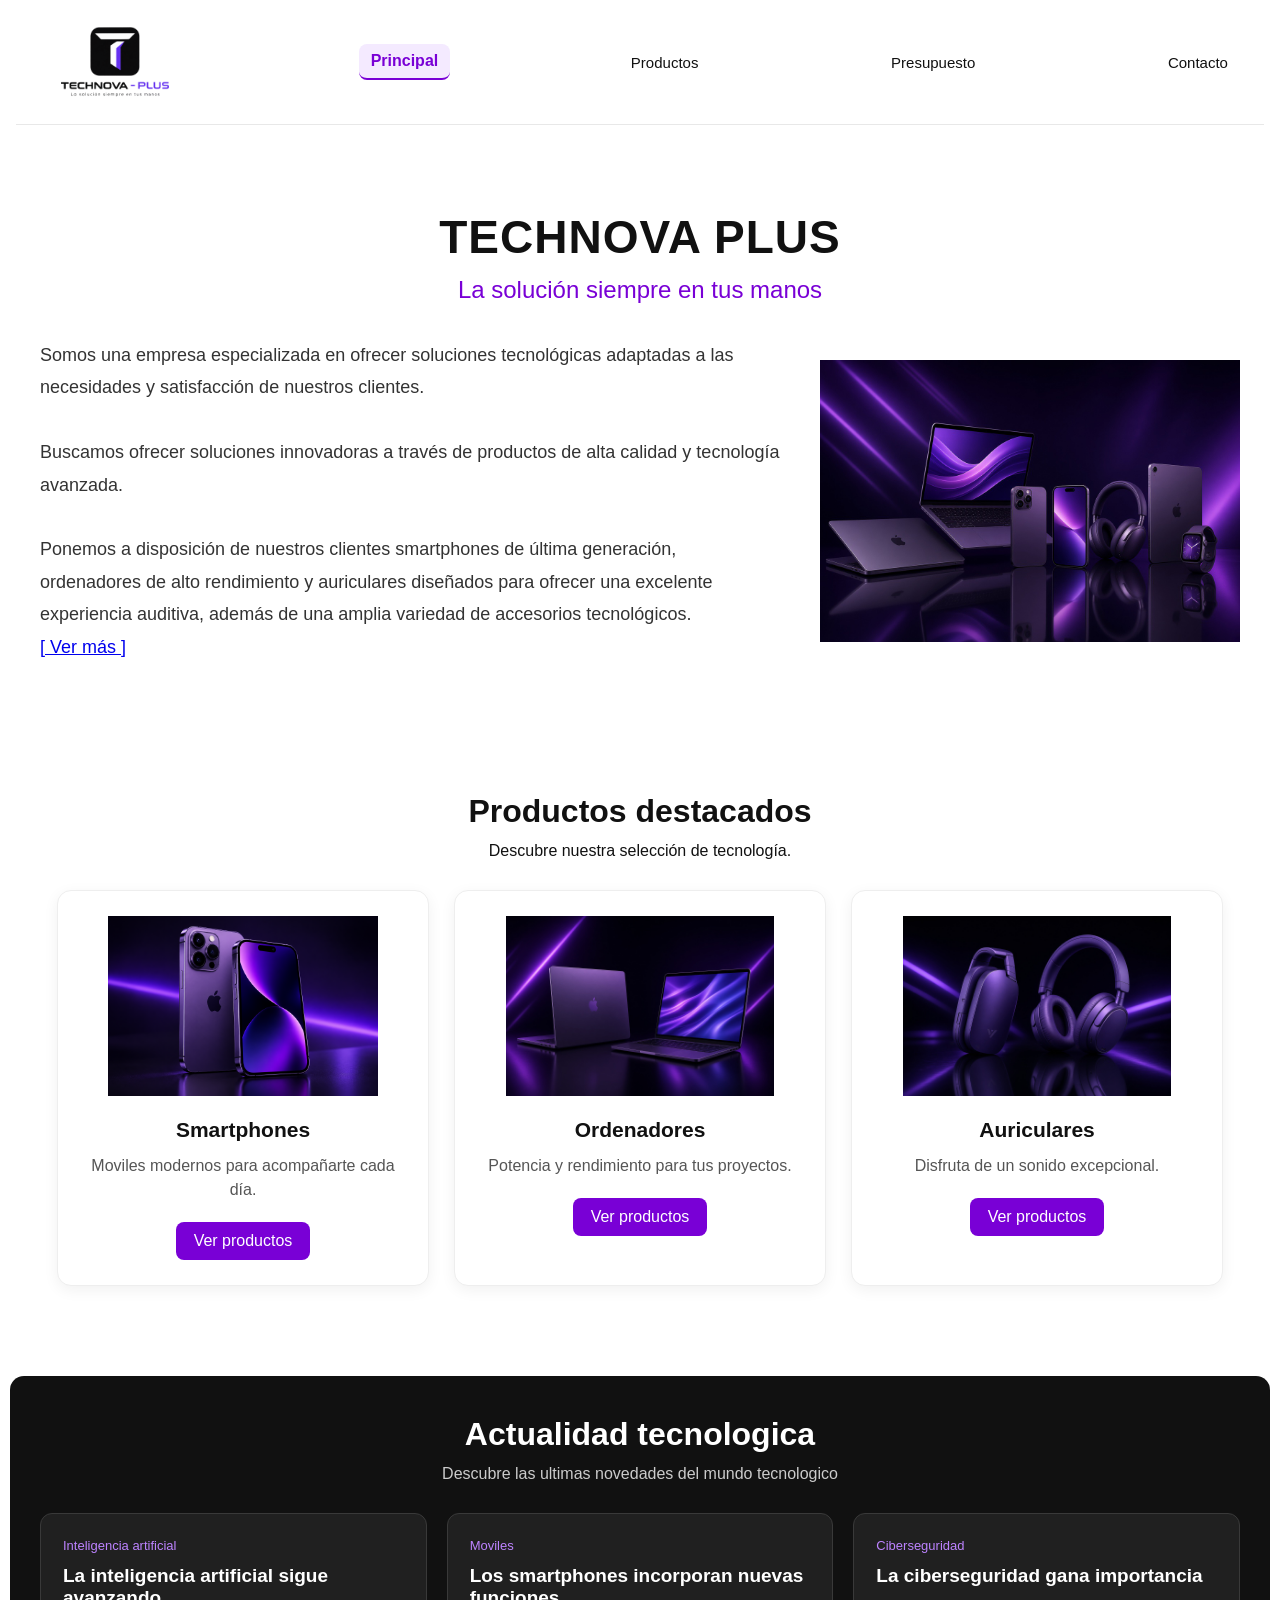
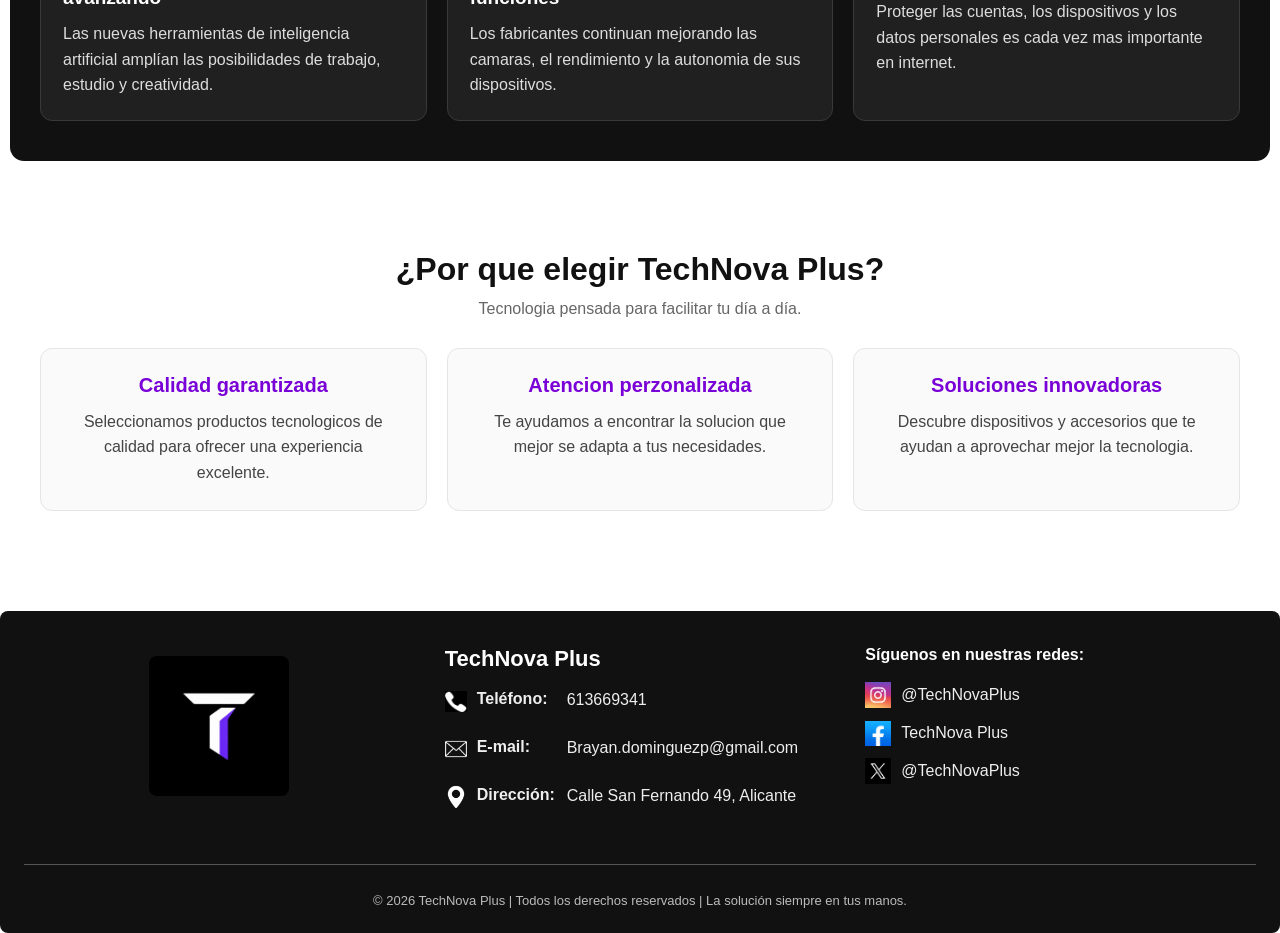
==== index.html @ cdc616ef "Add files via upload" ====
<!DOCTYPE html>
<html lang="es">
<head>
    <meta charset="UTF-8">
    <meta name="viewport" content="width=device-width, initial-scale=1.0">
    <link rel="stylesheet" href="./css/style.css">
    <!-- FAVICON -->
    <link rel="icon" type="image/png" href="./favicon/favicon-96x96.png" sizes="96x96" />
    <link rel="icon" type="image/svg+xml" href="./favicon/favicon.svg" />
    <link rel="shortcut icon" href="./favicon/favicon.ico" />
    <link rel="apple-touch-icon" sizes="180x180" href="./favicon/apple-touch-icon.png" />
    <link rel="manifest" href="./favicon/site.webmanifest" />
    <title>TechNova Plus</title>
</head>
<body>
    <header>
        <div class="head">
            <a href="./index.html"><img src="./images/image.png" alt="Logo" class="logo linea"></a>
                <a class="link linea active" href="#">Principal</a>
                <a class="link linea" href="./views/productos.html">Productos</a>
                <a class="link linea" href="./views/presupuesto.html">Presupuesto</a>
                <a class="contacto linea" href="./views/contacto.html">Contacto</a>
        </div>
    </header>
    <main>
        <div class="general">
            <div class="titulo">
                <h1>TECHNOVA PLUS</h1>
                <p>La solución siempre en tus manos</p>
            </div>
            <div class="box-uno">
                <p>
                    Somos una empresa especializada en ofrecer soluciones tecnológicas adaptadas a las necesidades y satisfacción de nuestros clientes.
                <br>
                <br>
                    Buscamos ofrecer soluciones innovadoras a través de productos de alta calidad y tecnología avanzada.
                <br>
                <br>
                    Ponemos a disposición de nuestros clientes smartphones de última generación, ordenadores de alto rendimiento y auriculares diseñados para ofrecer una excelente experiencia auditiva, además de una amplia variedad de accesorios tecnológicos.
                    <br>
                    <a href="./views/productos.html">[ Ver más ]</a>
                </p>
                <img src="./images/tarjetas-promociones/todoproductos.JPG" alt="imagen.compu" id="compu">
            </div>
        </div>
        <section class="productos-destacados">
            <h2> Productos destacados </h2>
            <p class="subtitulo-producto"> Descubre nuestra selección de tecnología.</p>

            <div class="contenedor-productos">
                <article class="tarjeta-producto">
                    <img src="./images/tarjetas-promociones/smartphones.PNG" alt="Smartphone de última generación">
                    <h3>Smartphones</h3>
                    <p>Moviles modernos para acompañarte cada día.</p>
                    <a href="./views/productos.html">Ver productos</a>
                </article>

                <article class="tarjeta-producto">
                    <img src="./images/tarjetas-promociones/ordenadores.JPG" alt="Ordenador portatil">
                    <h3>Ordenadores</h3>
                    <p>Potencia y rendimiento para tus proyectos.</p>
                    <a href="./views/productos.html">Ver productos</a>
                </article>

                <article class="tarjeta-producto">
                    <img src="./images/tarjetas-promociones/auriculares.JPG" alt="Auriculares inalambricos">
                    <h3>Auriculares</h3>
                    <p>Disfruta de un sonido excepcional.</p>
                    <a href="./views/productos.html">Ver productos</a>
                </article>
            </div>
        </section>
        <!-- SECCION DE NOTICIAS TECNOLOGICAS-->
        <section class="noticias">
            <h2>Actualidad tecnologica</h2>
            <p class="subtitulo-noticias">Descubre las ultimas novedades del mundo tecnologico</p>
            <div id="contenedor-noticias">
                <p>Cargando noticias...</p>
            </div>
        </section>
        <!-- SECCION DE VENTAJAS DE TECHNOVA PLUS. -->
        <section class="ventajas">
            <h2>¿Por que elegir TechNova Plus?</h2>
            <p class="subtitulo-ventajas">Tecnologia pensada para facilitar tu día a día.</p>

            <div class="contenedor-ventajas">
                <article class="tarjeta-ventajas">
                    <h3> Calidad garantizada </h3>
                    <p> Seleccionamos productos tecnologicos de calidad para ofrecer una experiencia excelente.</p>
                </article>
                <article class="tarjeta-ventajas">
                    <h3> Atencion perzonalizada </h3>
                    <p> Te ayudamos a encontrar la solucion que mejor se adapta a tus necesidades.</p>
                </article>
                <article class="tarjeta-ventajas">
                    <h3> Soluciones innovadoras </h3>
                    <p> Descubre dispositivos y accesorios que te ayudan a aprovechar mejor la tecnologia.</p>
                </article>
            </div>
        </section>
    </main>
    <footer>
        <div class="pie">
            <div class="foot-up">
                <div class="izq">
                    <a href="./index.html"> <img src="./images/logo.PNG" alt="Logo" class="logo-footer"></a>
                </div>
                <div class="centro">
                    <ul  class="list-foot">
                        <li><h3>TechNova Plus</h3></li>
                        <li id="lista">
                            <a href="tel:613669341" class="glob">
                                <img src="./images/redes/telee.JPG" alt="telefono" class="logitos">
                                <h4 class="titu">Teléfono:</h4> 
                                <p class="parrafo">613669341</p>
                                
                            </a>
                        </li>
                        <li>
                            
                            <a href="mailto:brayan.dominguezp@gmail.com?subject=Consulta%20sobre%20productos&body=Hola,%20quiero%20más%20información." class="glob">
                                <img src="./images/redes/correo.webp" alt="e-mail" class="logitos">
                                <h4 class="titu">E-mail:</h4>
                                <p class="parrafo">Brayan.dominguezp@gmail.com</p>
                            </a> 
                        </li>
                        <li>
                            <a href="https://www.google.com/maps/place/C.+San+Fernando,+49,+03001+Alicante/@38.342463,-0.4889284,17z/data=!3m1!4b1!4m6!3m5!1s0xd6237b3653ea463:0x8f5c2384a99febe0!8m2!3d38.342463!4d-0.4863535!16s%2Fg%2F11q2nf20kf?entry=ttu&g_ep=EgoyMDI2MTAyMC4wIKXMDSoASAFQAw%3D%3D" class="glob">
                                <img src="./images/redes/ubi.webp"  alt="Direccion" class="logitos">
                                <h4 class="titu">Dirección:</h4> 
                                <p class="parrafo">Calle San Fernando 49, Alicante</p>
                            </a>
                        </li>
                    </ul>
                </div>
                <div class="redes">
                    <ul class="list-foot">
                        <li> <h4>Síguenos en nuestras redes: </h4></li>
                        <li> 
                            <a href="https://Instagram.com" class="glob">
                                <img src="./images/redes/ig.png" alt="Instagram" class="logitos-dos"> 
                                <p class="count">@TechNovaPlus</p>
                            </a> 
                        </li>
                        <li> 
                            <a href="https://Facebook.com" class="glob"> 
                                <img src="./images/redes/face.png" alt="Facebook" class="logitos-dos">
                                <p class="count">TechNova Plus </p> 
                            </a>  
                        </li>
                        <li> 
                            <a href="https://x.com" class="glob"> 
                                <img src="./images/redes/x.png" alt="X" class="logitos-dos">
                                <p class="count">@TechNovaPlus</p>
                            </a>  
                        </li>
                    </ul>
                </div>
            </div>
            <div class="foot-down">
                <p >© 2026 TechNova Plus | Todos los derechos reservados | La solución siempre en tus manos.</p>
            </div>
        </div>
    </footer>   
    <script src="./js/scripts.js"></script>
</body>
</html>
---- css/style.css ----
/* --------------------------------------------------------------------------------------------------------------------------------------------------------------------------------- ESTILOS GENERALES  [base64]*/

/* Eliminacion de los ajustes de la pagina*/
*{
    padding: 0;
    margin: 0;
}

/* Ajustes generales de toda la pagina*/
html, body{
	margin:0;
	width:100%;
    min-height: 100%;
}

/* Ajustes generales de todo el cuerpo de la pagina*/
body{
    background-color: #ffffff;
    color: #111111;
    font-family: Arial, Helvetica, sans-serif;
}


/* -------------------------------------------------------------------------------------------------------------------------------------------------------------------------------- ESTILOS HEADER ------------------------------------------------------------------------------------------------------------------------------------------------------------------------------------ */  

/* Ajuste general del header del cuerpo */
header {
    position: sticky;
    top: 0;
    z-index: 1000;
    background-color: #ffffff;
}

/* Diseño general de la cabecera */
.head{
    max-width: 1200px;
    min-height: 100px;
    margin: 0 auto;
    padding: 12px 24px;
    display: flex;
    align-items: center;
    justify-content: space-between;
    gap: 12px;
    background-color: #ffffff;
    border-bottom: 1px solid #e8e8e8;
}

/* Modificacion del logo */
.logo{
    display: block;
    width: 150px;
    height: auto;
    float: none;
    border: none;
    border-radius: 0;
}

/* Enlaces del menu*/
.linea{
    float: none;
}


/* Ajuste de menu */
.link, .contacto{
    display: inline-block;
    margin: 0;
    padding: 8px 12px;
    border: none;
    border-radius: 8px;
    color: #111111;
    font-size: 15px;
    text-decoration: none;
    text-shadow: none;
    transition:  color 0.2s ease, background-color 0.2s ease;
}

/* Efecto de pasar el raton*/
.link:hover, .contacto:hover{
    color: #7900d6;
    background-color: #f4eaff;
}

/* Creacion de boton al estar activo */
.active{
    color: #7900d6;
    font-size: 16px;
    font-weight: bold;
    background-color: #f4eaff;
    text-decoration: none;
    border-bottom: 2px solid #7900d6;
}

/* -------------------------------------------------------------------------------------------------------------------------------------------------------------------------------- ESTILOS MAIN PAGINA PRINCIPAL  ------------------------------------------------------------------------------------------------------------------------------------------------------------------------------------ */ 

/* Estilo general del div principal del main*/
.general{
    max-width: 1200px;
    margin: 45px auto;
    padding: 40px 30px;
    background-color: #ffffff;
}

/* Diseño general del titulo*/
.titulo{
    text-align: center;
    margin: 0 auto 35px;
    max-width: 750px;
}

/* Ajuste de tamaño de letra del titulo */
.titulo h1{
    font-size: 46px;
    font-weight: 700;
    letter-spacing: 1px;
    color: #111111;
}

/* Ajuste de tamaño de letra del parrafo */
.titulo p{
    margin-top: 12px;
    font-size: 24px;
    color: #7900d6;
}

/* Diseño de caja  */
.box-uno{
    display: flex;
    align-items: center;
    justify-content: space-between;
    gap: 40px;
    font-size: 18px;
}

/* Edicion de parrafos */
.box-uno p{
    flex: 1;
    line-height: 1.8;
    margin: 0;
    color: #333333;
}

/* Ajuste de imagen de inicio*/
.box-uno #compu{
    width: 40%;
    max-width: 420px;
    height: auto;
    object-fit: contain;
}

/*------ PRODUCTOS DESTACADOS ---------------*/

/* Diseño general de los productos destacados*/
.productos-destacados{
    max-width: 1200px;
    margin: 50px auto;
    padding: 40px 30px;
    text-align: center;
}

/* Titulo de productos destacados*/
.productos-destacados h2{
    font-size: 32px;
    margin-bottom: 12px;
    color: #111111;
}

/* Diseño de subtitulos de productos destacados*/
.subtitulo-productos{
    color: #666666;
    font-size: 17px;
    margin-bottom: 35px;
}

/* Ajuste del contenedor de productos destacados*/
.contenedor-productos{
    margin-top: 30px;
    display: flex;
    justify-content: center;
    gap: 25px;
    flex-wrap: wrap;
}

/* Edicion general de las tarjetas de productos destacados*/
.tarjeta-producto{
    flex: 1;
    min-width: 220px;
    max-width: 320px;
    padding: 25px;
    border: 1px solid #eeeeee;
    border-radius: 14px;
    background-color: #ffffff;
    box-shadow: 0 4px 15px rgba(0, 0, 0, 0.06);
}

/* Ajuste de imagen*/
.tarjeta-producto img{
    width: 100%;
    height: 180px;
    object-fit: contain;
    margin-bottom: 18px;
}

/* Ajuste del titulo*/
.tarjeta-producto h3{
    margin-bottom: 12px;
    font-size: 21px;
}

/* Ajuste de la descripcion*/
.tarjeta-producto p {
    margin-bottom: 20px;
    color: #555555;
    line-height: 1.5;
}

/* Ajuste del boton*/
.tarjeta-producto a{
    display: inline-block;
    padding: 10px 18px;
    background-color: #7900d6;
    color: #ffffff;
    text-decoration: none;
    border-radius: 8px;
}

/* Diseño al pasar el raton por encima del boton*/
.tarjeta-producto a:hover{
    background-color: #5900a0;
}

/*------ NOTICIAS TECNOLOGICAS ---------------*/

/* Diseño general de nuestras noticias*/
.noticias {
    max-width: 1200px;
    margin: 50px auto;
    padding: 40px 30px;
    background-color: #111111;
    color: #ffffff;
    border-radius: 14px;
}

/* Diseño del titulo*/
.noticias h2{
    margin-bottom: 12px;
    font-size: 32px;
    text-align: center;
}

/* Diseño de la descripción*/
.subtitulo-noticias {
    margin-bottom: 30px;
    color: #cccccc;
    text-align: center;
}

/* Edicion de los div del contenedor de las noticias*/
#contenedor-noticias {
    display: grid;
    grid-template-columns: repeat(auto-fit, minmax(220px, 1fr));
    gap: 20px;
}

/* Diseño de las tarjetas de las noticias*/
.tarjeta-noticia {
    padding: 22px;
    background-color: #202020;
    border: 1px solid #393939;
    border-radius: 12px;
}

/* Edicion de la categoria de las tarjetas*/
.tarjeta-noticia span{
    display: inline-block;
    margin-bottom: 12px;
    color: #bd83ff;
    font-size: 13px;
}

/* Edicion de los titulos de las tarjetas*/
.tarjeta-noticia h3 {
    margin-bottom: 12px;
    font-size: 19px;
}

/* Edicion de los parrafos de las tarjetas*/
.tarjeta-noticia p{
    color: #dddddd;
    line-height: 1.6;
}

/*------ VENTAJAS DE TECHNOVA PLUS ---------------*/

/* Diseño general de nuestras ventajas*/
.ventajas {
    max-width: 1200px;
    margin: 50px auto;
    padding: 40px 30px;
    text-align: center;
    background-color: #ffffff;
    color: #111111;
}

/* Diseño del titulo*/
.ventajas h2{
    margin-bottom: 12px;
    font-size: 32px;
}

/* Diseño de la descripción*/
.subtitulo-ventajas{
    margin-bottom: 30px;
    color: #666666;
}

/* Edicion de los div del contenedor de las ventajas*/
.contenedor-ventajas{
    display: grid;
    grid-template-columns: repeat(auto-fit, minmax(220px, 1fr));
    gap: 20px;
}

/* Diseño de las tarjetas de las ventajas*/
.tarjeta-ventajas{
    padding: 25px;
    border: 1px solid #e5e5e5;
    border-radius: 12px;
    background-color: #fafafa;
    transition: transform 0.2s ease, border-color 0.2s ease;
}

/* Diseño al pasar el raton de las tarjetas de las ventajas*/
.tarjeta-ventajas:hover{
    transform: translateY(-4px);
    border-color: #7900d6;
}

/* Edicion de los titulos de las tarjetas de ventajas*/
.tarjeta-ventajas h3{
    margin-bottom: 12px;
    color: #7900d6;
    font-size: 20px;
}

/* Edicion de los parrafos de las tarjetas de ventajas*/
.tarjeta-ventajas p{
    line-height: 1.6;
    color: #444444;
}

/* -------------------------------------------------------------------------------------------------------------------------------------------------------------------------------- ESTILOS MAIN PAGINA PRODUCTOS ------------------------------------------------------------------------------------------------------------------------------------------------------------------------------------ */ 

/* Diseño general del div general*/
.cuerpo{
    width: 100%;
    margin-top: 50px;
    box-sizing: border-box;
}

/* Promocion del mes general*/
.promo{
    display: grid;
    grid-template-columns: 1.5fr 1fr;
    align-items: center;
    gap: 25px;
    width: 100%;
    padding: 25px;
    margin: 0 40px 40px 40px;
    box-sizing: border-box;
    border-radius: 12px;
    background-color: #f7f7f7;
}

/* Diseño del apartado del div general */
.mes{
    width: 100%;
    height: auto;
    margin: 0;
    border: none;
    box-sizing: border-box;
}

/* Edicion del titulo */
#oferta{
    background-color: #000000;
    color: #ffffff;
    text-align: center;
    font-size: 32px;
    padding: 15px;
    margin: 0 0 20px;
    border-radius: 8px;
}

/* Ajuste de la descripcion*/
.mes p{
    width: 100%;
    box-sizing: border-box;
    text-align: center;
    font-size: 18px;
    line-height: 1.6;
    margin: 0;
    padding: 10px;
    border: none;
}

/* Diseño del precio*/
#precio{
    width: fit-content;
    margin: 20px auto ;
    padding: 8px 20px;
    box-sizing: border-box;
    text-align: center ;
    font-size: 30px;
    font-weight: bold;
    border: none;
    border-radius: 8px;
}

/* Ajuste del contenedor de la imagen*/
.enlace{
    width: 100%;
    height: 240px;
    margin: 0;
    border: none;
    box-sizing: border-box;
}

/* Edicion de la imagen*/
.enlace img{
    width: 100%;
    height: 100%;
    object-fit: contain;
    border-radius: 8px;
}

/* Ajuste del boton de compra*/
.compra{
    display: block;
    width: fit-content;
    margin: 20px auto 0;
    padding: 12px 24px;
    float: none;
    border: none;
    border-radius: 8px;
    background-color: #7900d6;
    color: #ffffff;
    font-size: 18px;
    text-decoration: none;
    text-transform: uppercase;
}

/* Ajuste del boton de compra al pasar el raton por encima*/
.compra:hover{
    background-color: #5900a0;
}

/* Ajuste del texto de compra*/
.compra p{
    color: #ffffff;
    text-decoration: none;
}

/* FILTROS DE PRODUCTOS*/
.filtro{
    display: grid;
    grid-template-columns: repeat(3, minmax(0, 1fr));
    gap: 20px;
    width: 100%;
    padding: 20px;
    margin-left: 35px;
    margin-bottom: 30px;
    box-sizing: border-box;
    border: 1px solid #e5e5e5;
    border-radius: 12px;
}

/* Edicion general de los filtros*/
.catego, .items, .pago{
    width: 100%;
    margin: 0;
    padding: 10px;
    box-sizing: border-box;
    border: none;
    text-align: center;
    font-size: 17px;
}

/* galeria de los productos */
.galeria-productos {
    width: 100%;
    margin: 30px 40px;
    box-sizing: border-box;
}

/* Ajuste del titulo*/
.galeria-productos h2 {
    text-align: center;
    font-size: 32px;
    margin-bottom: 10px;
}

/* Ajuste de la descripcion*/
.subtitulo-galeria {
    text-align: center;
    color: #666666;
    font-size: 16px;
    margin-bottom: 20px;
}

/* Diseño del div general de las tarjetas de los productos*/
.prod{
    display: grid;
    grid-template-columns: repeat(3, minmax(0, 1fr));
    gap: 25px;
    width: 100%;
    box-sizing: border-box;
    padding: 20px;
    margin-bottom: 40px;
}

/* Diseño de las tarjetas de los productos*/
.prod .tarjeta-producto{
    border: 1px solid #e5e5e5;
    border-radius: 12px;
    padding: 20px;
    text-align: center;
    background-color: #ffffff;
    box-sizing: border-box;
    min-width: 0;
    box-shadow: 0 4px 12px rgba(0, 0, 0, 0.08);
    transition: transform 0.2s ease, box-shadow 0.2s ease;
}

/* Diseño de las tarjetas de los productos al pasar el raton por encima*/
.prod .tarjeta-producto:hover {
    transform: translateY(-5px);
    box-shadow: 0 8px 20px rgba(0, 0, 0, 0.12);
}

/* Diseño de la imagen de las tarjetas de los productos*/
.prod .tarjeta-producto img{
    width: 100%;
    max-width: 220px;
    height: 180px;
    object-fit: contain;
    margin-bottom: 15px;
}

/* Diseño del titulo de las tarjetas de los productos*/
.prod .tarjeta-producto h3{
    font-size: 20px;
    margin: 10px 0;
}

/* Diseño de la descripcion de las tarjetas de los productos*/
.prod .tarjeta-producto p{
    font-size: 16px;
    line-height: 1.5;
}

/* Modificacion del ultimo parrafo de las tarjetas de los productos*/
.prod .tarjeta-producto p:last-child {
    font-size: 22px;
    font-weight: bold;
    color: #6c3bc5;
}

/* ADAPTACION A MOVILES Y TABLETS */
@media (max-width: 900px) {
    .prod {
        grid-template-columns: repeat(2, minmax(0, 1fr));
    }
}
@media (max-width: 550px) {
    .prod {
        grid-template-columns: 1fr;
        padding: 10px;
    }
}

/* ADAPTACION A MOVILES Y TABLETS */

@media (max-width: 900px) {
    .promo {
        grid-template-columns: 1fr 1fr;
    }
    .filtro{
        grid-template-columns: 1fr;
    }
}
@media (max-width: 550px) {
    .promo{
        grid-template-columns: 1fr;
        padding: 15px;
    }
    #oferta{
        font-size: 26px;
    }
    .enlace{
        height: 200px;
    }
    .galeria-productos h2{
        font-size: 26px;
    }
}

/* -------------------------------------------------------------------------------------------------------------------------------------------------------------------------------- ESTILOS MAIN PAGINA PRESUPUESTOS ------------------------------------------------------------------------------------------------------------------------------------------------------------------------------------ */ 

/* Ajuste general del  primer div */
.pres-uno{
    width: 100%;
    margin-top: 40px;
    padding: 25px;
    box-sizing: border-box;
    border: 1px solid #e5e5e5;
    border-radius: 12px;
    background-color: #fff;
}

/* Diseño de la caja del titulo*/
#soli{
    width: fit-content;
    max-width: 100%;
    margin: 0 auto;
    padding: 15px 25px;
    box-sizing: border-box;
    border-radius: 10px;
    text-align: center;
}

/* Modificacion del titulo */
#soli h2{
    margin: 0;
    font-size: 30px;
    color: #6c3bc5;
}

/* Modificacion del texto */
#text{
    max-width: 850px;
    margin: 20px auto 0;
    padding: 15px;
    text-align: center;
    font-size: 18px;
    line-height: 1.7;
    color: #555;
}

/* Ajuste general del presupuesto*/
.gen-pres{
    display: grid;
    grid-template-columns: minmax(0, 1.6fr) minmax(250px, 1fr);
    align-items: start;
    gap: 25px;
    width: 100%;
    margin: 35px 0;
    box-sizing: border-box;
}

/* Diseño del apartado de los datos del cliente*/
.pres-for{
    min-width: 0;
    margin: 0;
    padding: 25px;
    box-sizing: border-box;
    border: 1px solid #e5e5e5;
    border-radius: 12px;
    background-color: #fff;
    box-shadow: 0 4px 15px rgba(0, 0, 0, 0.06);
}

/* Titulo del presupuesto*/
.pres-for > h2{
    margin: 0 0 25px;
    padding-bottom: 15px;
    border-bottom: 2px solid #6c3bc5;
    text-align: center;
    font-size: 28px;
}

/* Diseño del formulario general*/
#formu{
    width: 100%;
    margin: 0;
    padding: 0;
}

/* Eliminacion de los ajustes de la lista principal */
#formu ul{
    margin: 0;
    padding: 0;
}

/* Modificacion de las listas del formulario */
.pres-for li{
    display: flex ;
    flex-direction: column;
    align-items: stretch;
    gap: 8px;
    margin: 0 0 20px;
    padding: 0;
    list-style: none;
}

/* Ajustes de los label del formulario*/
.pres-for li label{
    width: auto;
    max-width: 100%;
    height: auto;
    padding: 0;
    border: none;
    border-radius: 0;
    white-space: normal;
    font-size: 16px;
    font-weight: 600;
}

/* Estilos de los campos de texto, áereas de texto y listas desplegables*/
.pres-for li input:not([type="checkbox"]), .pres-for li textarea , .pres-for li select{
    width: 100%;
    min-width: 0;
    margin: 0;
    padding: 12px;
    box-sizing: border-box;
    border: 1px solid #ccc;
    border-radius: 8px;
    background-color: #fafafa;
    font-family: inherit;
    font-size: 15px;
}

/* Edicion de los campos cuando el usuario los selecciona*/
.pres-for li input:focus, .pres-for li textarea:focus, .pres-for li select:focus{
    outline: 2px solid #6c3bc5;
    outline-offset: 1px;
}

/* Ajuste del apartado de la descripción para cambiar la altura*/
.pres-for li textarea{
    resize: vertical;
}

/* Diseño de las opciones adicionales*/
.pres-for li div{
    display: flex;
    align-items: center;
    gap: 8px;
}

.pres-for li input[type="checkbox"], .privacidad input[type="checkbox"]{
    width: 17px;
    height: 17px;
    margin: 0;
    accent-color: #6c3bc5;
    flex-shrink: 0;
}

/* Ajuste de tamaño del label de opciones adicionales*/
.pres-for li div label{
    font-size: 14px;
    font-weight: 400;
}

/* Edicion general de la privacidad*/
.privacidad{
    display: flex;
    align-items: center;
    gap: 8px;
    margin: 15px 0 20px;
    font-size: 14px;
}

/* Edicion del label de privacidad*/
.privacidad label{
    line-height: 1.5;
}

/* Edicion del texto del link de privacidad*/
.privacidad a{
    color: #6c3bc5;
}

/* Modificacion general de los botones de privacidad*/
.buttons{
    display: flex !important;
    flex-direction: row !important;
    flex-wrap: wrap;
    gap: 12px;
    margin-top: 20px !important; 
}

/* Arreglo de botones*/
#submitt , #resett {
    position: static;
    float: none;
    flex: 1 1 180px;
    width: auto;
    min-height: 44px;
    margin: 0;
    padding: 12px;
    border: none;
    border-radius: 8px;
    cursor: pointer;
    font-weight: 600;
}

/* Modificacion del texto de solicitud de presupuesto*/
#submitt{
    background-color: #6c3bc5;
    color: #fff;
}

/* Modificacion del texto al pasar por encima de solicitud de presupuesto*/
#submitt:hover{
    background-color: #5429a0;
}

/* Modificacion del texto de borrar el formulario*/
#resett{
    background-color: #eee;
    color: #222;
}

/* Modificacion del texto al pasar por encima de borrar el formulario*/
#resset:hover{
    background-color: #ddd;
}

/* RESULTADO DEL PRESUPUESTO*/
#resultado-presupuesto{
    margin-top: 25px;
    padding: 20px;
    border: 1px solid #e5e5e5;
    border-radius: 10px;
    background-color: #f8f6fc;
}

/* Modificacion del titulo del presupuesto total*/
#resultado-presupuesto h3{
    margin:  0 0 15px;
    color: #6c3bc5;
    font-size: 22px;
}

/* Modificacion del parrafo del presupuesto total*/
#resultado-presupuesto p{
    display: flex;
    justify-content: space-between;
    gap: 12px;
    margin:  10px 0;
    font-size: 15px;
}

/* Ajuste general del resultado y total del presupuesto*/
#resultado-presupuesto .total-presupuesto{
    padding-top: 12px;
    border-top: 1px solid #ddd;
    font-size: 20px;
    font-weight: bold;
}

/* TARJETAS PROMOCIONALES*/
/* Modificaion general de las promociones alternativas*/
.pres-ima{
    display: flex;
    flex-direction: column;
    gap: 20px;
    min-width: 0;
    margin: 0;
}

/* Ajuste del apartado de cada promocion*/
.ima{
    width: 100%;
    min-width: 0;
    min-height: 250px;
    margin: 0;
    padding: 20px;
    box-sizing: border-box;
    border: 1px solid #e5e5e5;
    border-radius: 12px;
    background-color: #fff;
    text-align: center;
    box-shadow: 0 4px 15px rgba(0, 0, 0, 0.06);
}

/* Titulo de las promociones alternativas*/
.ima h3{
    margin: 0 0 15px;
    font-size: 22px;
}

/* Imagenes de las promociones alternativas*/
.ima img{
    display: block;
    max-width: 100%;
    height: 120px;
    object-fit: contain;
    margin: 15px auto;
}

/* Ajuste del precio de las promociones alternativos*/
.ima h2{
    margin: 15px 0 0;
    color: #6c3bc5;
    font-size: 26px;
}

/* ADAPTACION A TABLETS Y MOVILES */
@media (max-width: 900px){
    .gen-pres{
        grid-template-columns: minmax(0, 1fr);
    }

    .pres-ima{
        display: grid;
        grid-template-columns: repeat(2, minmax(0, 1fr));
    }
}
/* ADAPTACION A TABLETS Y MOVILES */
@media (max-width: 550px){
    .pres-uno{
        padding: 15px;
    }
    #soli h2{
        font-size: 24px;
    }
    #text{
        font-size: 16px;
    }
    .pres-for{
        padding: 16px;
    }
    .pres-for > h2{
        font-size: 24px;
    }
    .pres-ima{
        grid-template-columns: minmax(0, 1fr);
    }
    #resultado-presupuesto{
        padding: 14px;
    }
}

/* -------------------------------------------------------------------------------------------------------------------------------------------------------------------------------- ESTILOS MAIN CONTACTO ------------------------------------------------------------------------------------------------------------------------------------------------------------------------------------ */ 

/* Ajuste del div principal*/
#div_principal{
    margin-top: 50px;
    border-radius: 8px;
}

/* Ajuste de la informacion de contacto en general*/
.contactanos{
    border: 1px solid #7900d6;
    height: auto;
    border-radius: 10px;
    background-color: transparent;
    margin: 30px auto 30px ;
    width: 900px;
}

/* Ajuste del titulo de la informacion de contacto*/
.contactanos h1{
    border: 1px solid rgb(0, 0, 0);
    border-radius: 8px;
    background-color: #000000;
    color: aliceblue;
    text-align: center;
    font-size: 40px;
}

/* Diseño de parte derecha de la info del contacto */
.derecha{
    position: absolute;
    margin-left: 500px;
    width: 450px;
}

/* Modificacion del formulario*/
#formudos{
    width: 380px;
}

/* Modificacion del titulo de la derecha */
.ulist h2{
    border: 1px solid black;
    border-radius: 8px;
    font-size: 30px;
    text-align: center;
    margin: 40px 90px 40px 30px;
    padding: 10px;
}

/* Quitamos los puntos de lista */
.ulist li{
    list-style: none;
}

/* Ajuste de formulario */
.derecha input{
    margin-bottom: 45px;
}

/* Nombre */
.derecha #name{
    border-radius: 8px;
    border: 1px solid rgb(0, 0, 0);
    color: #000000;
    padding: 8px;
    background-color: transparent;
    width: 300px;
}

/* Correo electronico */
.derecha #email{
    border-radius: 8px;
    border: 1px solid rgb(0, 0, 0);
    color: #000000;
    padding: 8px;
    background-color: transparent;
    width: 300px;
}

/* Asunto */
.derecha #asunto{
    border-radius: 8px;
    border: 1px solid rgb(0, 0, 0);
    color: #000000;
    padding: 8px;
    background-color: transparent;
    width: 300px;
}

/* Mensaje */
.derecha #mesagge{
    border-radius: 8px;
    border: 1px solid rgba(0, 0, 0, 0.941);
    color: #000000;
    padding: 8px;
    background-color: transparent;
    width: 300px;
}

/* Modificaion de la politica de privacidad de la derecha */
.ulist .privacidad{
    margin-top: 10px;
    margin-left: 40px;
}

/* Boton de envio de mensaje */
.derecha button{
    text-shadow: 1px 1px rgba(0, 0, 0, 0.2);
    text-decoration: none;
    color: rgb(250, 250, 250);
    border-radius: 8px;
    padding-inline: 30px;
    padding-top: 7px;
    padding-bottom: 7px;
    margin-top: 0px;
    margin-left: 60px;
    background: rgb(0, 0, 0);
    font-size: 20px;
}

/* Edicion al pasar el mouse encima */
.derecha button:hover{
    color: #2c9ac9;
    cursor: pointer;
}

/* Diseño de parte izquierda de la info del contacto */
.izquierda{
    border-right: 1px solid #000000;
    position: relative;
    margin-right: 450px;
    padding: 15px;
}

/* Titulos de la izquierda */
.izquierda h2{
    font-size: 30px;
    margin: 0%;
    padding-left: 15px;
}

/* Imagen logo central izquierda */
#logo-central{
    margin: 20px;
    margin-left: 80px;
    border-radius: 8px;
}

/* Imagenes de la izquierda */
.izquierda .redes-min img{
    margin-top: 10px;
    margin-left: 4px;
    margin-bottom: 20px;
    border-radius: 12px;
}

/* Ajuste de logo de redes*/
#igg{
    margin: 0px 40px 20px 40px;
}

/* Parrafos de la izquierda */
.izquierda p{
    margin-left: 20px;
    margin-right: 20px;
    padding-right: 50px;
    padding-bottom: 20px;
    text-align: left;
    font-size: 20px;
    border-bottom: 1px solid grey;
}

/* Links de la izquierda */
.izquierda a{
    font-size: 15px;
}

/* Modificacion al pasar el mouse encima del link */
.izquierda a:hover{
    color:#3665d4;
}

/* Modificacion de los logos de contacto */
.logos-cen{
    padding-left: 30px;
    margin: 20px 20px 20px 20px;
    border-bottom: 1px solid grey;
    padding-bottom: 30px;
    text-decoration: none;
}

/* Separacion de logos de los links */
.icono{
    margin-right: 20px;
    text-decoration: none;
}

.icono >a{
    text-decoration: none;
    background-color: red;
}

/* Edicion de las redes sociales a la izquierda */
.redes-min h2{
    margin-bottom: 10px;
}

/* Modificacion de los logos de las redes */
.redes-min div{
    margin-left: 80px;
}
.redes-min img{
    border: 1px solid ;
    align-items: center;
    margin-left: 20px;
}

/* Modificacion de la parte de la ubicacion */
.maps{
    border: 1px solid grey;
    border-radius: 12px;
    width: 1100px;
    margin: auto;
}
/* Titulo del mapa */
.maps h1{
    padding: 10px;
    margin-left: 25px;
}

/* Diseño del mapa */
#map{
    border: 1px solid rebeccapurple;
    border-radius: 8px;
    width: 95%;
    margin: auto;
    height: 400px;
}

/* Ajuste del texto debajo de la imagen de ubicacion */
.maps h2{
    margin-top: 20px;
    border-top: 1px solid grey;
    border-radius: 0%;
    padding-right: 70px;
    padding-left: 20px;
    padding-top: 6px;
}

/* Edicion del boton de ubicacion*/
#btn-ubicacion{
    display: inline-block;
    padding: 10px 18px;
    margin-top: 10px;
    margin-left: 40px;
    background-color: #7900d6;
    color: #ffffff;
    text-decoration: none;
    border-radius: 8px;
}

/* Diseño al pasar el raton encima del boton*/
#btn-ubicacion:hover{
    background-color: #5900a0;
}

/* Diseño del texto abajo del boton*/
#estado-ubicacion{
    margin-top: 10px;
    margin-bottom: 10px;
    margin-left: 40px;
    border-top: 1px solid gray;
    border-radius: 12px;
    width: 420px;
    font-size: 13px;
    color: #555555;
}

/* -------------------------------------------------------------------------------------------------------------------------------------------------------------------------------- ESTILOS FOOTER ------------------------------------------------------------------------------------------------------------------------------------------------------------------------------------ */ 

/* Ajustes generales del footer*/
.pie{
    margin-top: 60px;
    padding: 35px 24px 15px;
    background-color: #111111;
    color: #ffffff;
    border-radius: 8px;
}

/* Diseño de la parte superior del footer*/
.foot-up{
    display: flex;
    justify-content: space-between;
    align-items: flex-start;
    gap: 30px;
    flex-wrap: wrap;
}

/* Edicion del logo del footer */
.izq{
    flex: 1;
    min-width: 150px;
}

/* Desarrollo del logo del footer*/
.logo-footer{
    display: block;
    width: 140px;
    height: auto;
    margin: 10px auto;
    border: none ;
    border-radius: 8px;
}

/* Edicion parte central del footer */
.centro, .redes{
    flex: 1;
    min-width: 220px;
}

/* Eliminacion del estilo de la lista*/
.list-foot{
    list-style: none;
}

/* Ajuste de titulo */
.list-foot h3{
    margin-bottom: 18px;
    font-size: 22px;
}

/* Ajuste de titulo*/
.list-foot h4{
    margin-bottom: 18px;
    font-size: 16px;
}

/* Diseño general de los links */
.glob{
    display: flex;
    align-items: center;
    gap: 10px;
    margin: 12px 0;
    color: #eeeeee;
    text-decoration: none;
    text-align: left;
}

/* Edicion al pasar el mouse encima del texto*/
.glob:hover {
    color: #bd83ff;
}

/* Edicion del tamaño y border de los logos */
.logitos{
    width: 22px;
    height: 22px;
    object-fit: contain;
    margin-bottom: 0px;
    padding-bottom: 14px;
}

/* Ajuste de los logos de redes */
.logitos-dos{
    width: 26px;
    height: 26px;
    object-fit: contain;
}

.titu{
    margin-top: 0px;
    width: 80px;
}

.parrafo{
    padding-bottom: 17px;
}

/* Ajuste de los textos del footer */
.count{
    width: auto;
    margin: 0;
    float: none;
    text-align: left;
}



/* Diseño de la parte inferior del footer*/
.foot-down{
    margin-top: 30px;
    padding-top: 18px;
    border-top: 1px solid #555555;
    text-align: center;
}

/* Ajuste del parrafo del footer inferior*/
.foot-down p{
    width: auto;
    margin: 0;
    padding: 10px 0;
    color: #bbbbbb;
    font-size: 13px;
}
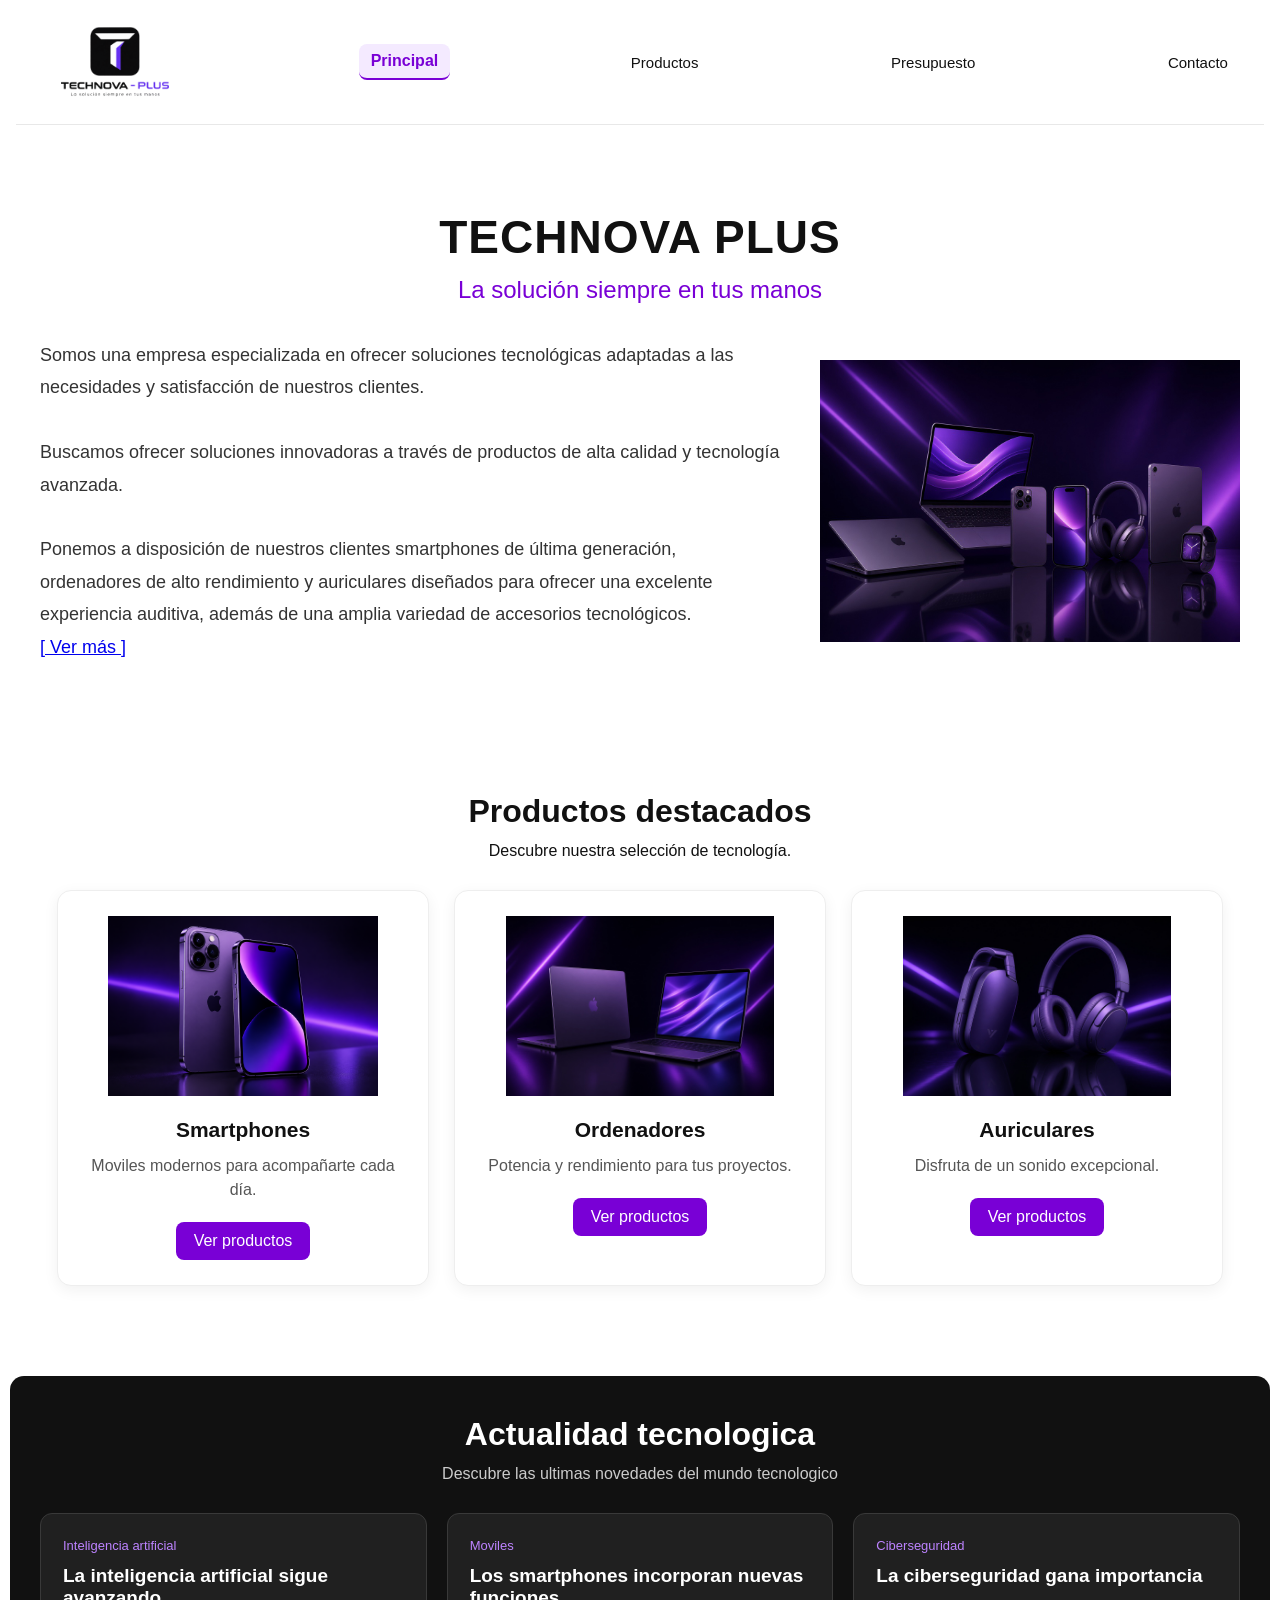
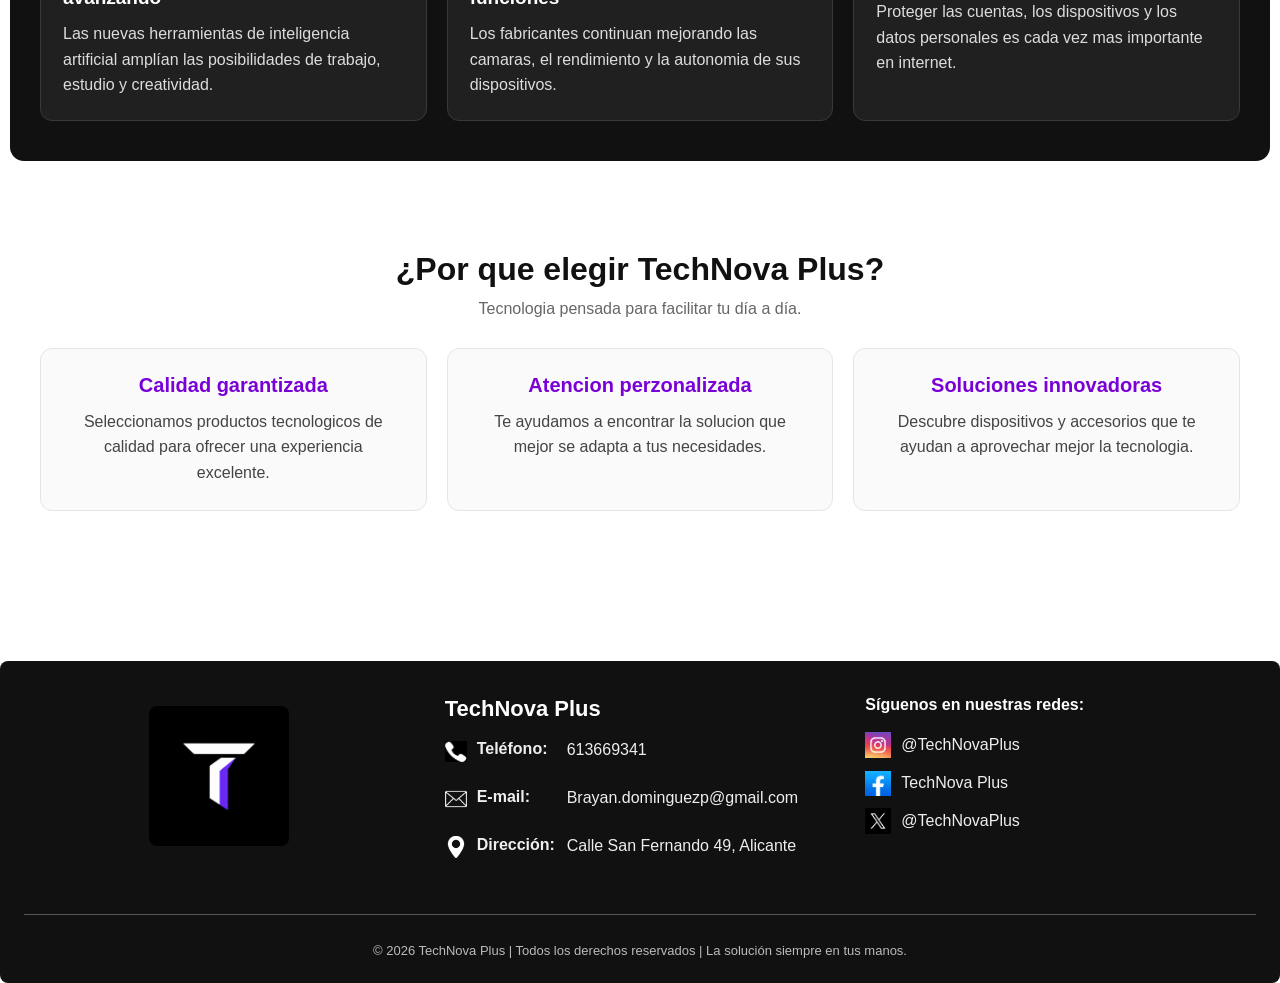
==== commit 9b9d5979: "Update index.html" ====
--- a/index.html
+++ b/index.html
@@ -15,7 +15,7 @@
 <body>
     <header>
         <div class="head">
-            <a href="./index.html"><img src="./images/image.png" alt="Logo" class="logo linea"></a>
+            <a href="./index.html"><img src="./images/image.png" alt="Logo" class="logo linea" width="1536px" height="1024px"></a>
                 <a class="link linea active" href="#">Principal</a>
                 <a class="link linea" href="./views/productos.html">Productos</a>
                 <a class="link linea" href="./views/presupuesto.html">Presupuesto</a>
@@ -40,7 +40,7 @@
                     <br>
                     <a href="./views/productos.html">[ Ver más ]</a>
                 </p>
-                <img src="./images/tarjetas-promociones/todoproductos.JPG" alt="imagen.compu" id="compu">
+                <img src="./images/tarjetas-promociones/todoproductos.JPG" alt="imagen.compu" width="1168px" height="784px" id="compu">
             </div>
         </div>
         <section class="productos-destacados">
@@ -49,21 +49,21 @@
 
             <div class="contenedor-productos">
                 <article class="tarjeta-producto">
-                    <img src="./images/tarjetas-promociones/smartphones.PNG" alt="Smartphone de última generación">
+                    <img src="./images/tarjetas-promociones/smartphones.PNG" alt="Smartphone de última generación" width="1536px" height="1024px">
                     <h3>Smartphones</h3>
                     <p>Moviles modernos para acompañarte cada día.</p>
                     <a href="./views/productos.html">Ver productos</a>
                 </article>
 
                 <article class="tarjeta-producto">
-                    <img src="./images/tarjetas-promociones/ordenadores.JPG" alt="Ordenador portatil">
+                    <img src="./images/tarjetas-promociones/ordenadores.JPG" alt="Ordenador portatil" width="1168px" height="784">
                     <h3>Ordenadores</h3>
                     <p>Potencia y rendimiento para tus proyectos.</p>
                     <a href="./views/productos.html">Ver productos</a>
                 </article>
 
                 <article class="tarjeta-producto">
-                    <img src="./images/tarjetas-promociones/auriculares.JPG" alt="Auriculares inalambricos">
+                    <img src="./images/tarjetas-promociones/auriculares.JPG" alt="Auriculares inalambricos" width="1168px" height="784">
                     <h3>Auriculares</h3>
                     <p>Disfruta de un sonido excepcional.</p>
                     <a href="./views/productos.html">Ver productos</a>
@@ -103,14 +103,14 @@
         <div class="pie">
             <div class="foot-up">
                 <div class="izq">
-                    <a href="./index.html"> <img src="./images/logo.PNG" alt="Logo" class="logo-footer"></a>
+                    <a href="./index.html"> <img src="./images/logo.PNG" alt="Logo" class="logo-footer" width="1254px" height="1254px"></a>
                 </div>
                 <div class="centro">
                     <ul  class="list-foot">
                         <li><h3>TechNova Plus</h3></li>
                         <li id="lista">
                             <a href="tel:613669341" class="glob">
-                                <img src="./images/redes/telee.JPG" alt="telefono" class="logitos">
+                                <img src="./images/redes/telee.JPG" alt="telefono" class="logitos" width="1496px" height="1488px">
                                 <h4 class="titu">Teléfono:</h4> 
                                 <p class="parrafo">613669341</p>
                                 
@@ -119,14 +119,14 @@
                         <li>
                             
                             <a href="mailto:brayan.dominguezp@gmail.com?subject=Consulta%20sobre%20productos&body=Hola,%20quiero%20más%20información." class="glob">
-                                <img src="./images/redes/correo.webp" alt="e-mail" class="logitos">
+                                <img src="./images/redes/correo.webp" alt="e-mail" class="logitos" width="512px" height="512px">
                                 <h4 class="titu">E-mail:</h4>
                                 <p class="parrafo">Brayan.dominguezp@gmail.com</p>
                             </a> 
                         </li>
                         <li>
                             <a href="https://www.google.com/maps/place/C.+San+Fernando,+49,+03001+Alicante/@38.342463,-0.4889284,17z/data=!3m1!4b1!4m6!3m5!1s0xd6237b3653ea463:0x8f5c2384a99febe0!8m2!3d38.342463!4d-0.4863535!16s%2Fg%2F11q2nf20kf?entry=ttu&g_ep=EgoyMDI2MTAyMC4wIKXMDSoASAFQAw%3D%3D" class="glob">
-                                <img src="./images/redes/ubi.webp"  alt="Direccion" class="logitos">
+                                <img src="./images/redes/ubi.webp"  alt="Direccion" class="logitos" width="349px" height="350px">
                                 <h4 class="titu">Dirección:</h4> 
                                 <p class="parrafo">Calle San Fernando 49, Alicante</p>
                             </a>
@@ -138,19 +138,19 @@
                         <li> <h4>Síguenos en nuestras redes: </h4></li>
                         <li> 
                             <a href="https://Instagram.com" class="glob">
-                                <img src="./images/redes/ig.png" alt="Instagram" class="logitos-dos"> 
+                                <img src="./images/redes/ig.png" alt="Instagram" class="logitos-dos" width="225px" height="225px"> 
                                 <p class="count">@TechNovaPlus</p>
                             </a> 
                         </li>
                         <li> 
                             <a href="https://Facebook.com" class="glob"> 
-                                <img src="./images/redes/face.png" alt="Facebook" class="logitos-dos">
+                                <img src="./images/redes/face.png" alt="Facebook" class="logitos-dos" width="225px" height="224px">
                                 <p class="count">TechNova Plus </p> 
                             </a>  
                         </li>
                         <li> 
                             <a href="https://x.com" class="glob"> 
-                                <img src="./images/redes/x.png" alt="X" class="logitos-dos">
+                                <img src="./images/redes/x.png" alt="X" class="logitos-dos" width="225px" height="225px">
                                 <p class="count">@TechNovaPlus</p>
                             </a>  
                         </li>
@@ -162,6 +162,6 @@
             </div>
         </div>
     </footer>   
-    <script src="./js/scripts.js"></script>
+    <script src="./js/pag-index.js"></script>
 </body>
-</html>+</html>
--- a/css/style.css
+++ b/css/style.css
@@ -19,6 +19,9 @@
     background-color: #ffffff;
     color: #111111;
     font-family: Arial, Helvetica, sans-serif;
+	display: flex;
+    flex-direction: column;
+    min-height: 100vh;
 }
 
 
@@ -95,6 +98,9 @@
 /* -------------------------------------------------------------------------------------------------------------------------------------------------------------------------------- ESTILOS MAIN PAGINA PRINCIPAL  ------------------------------------------------------------------------------------------------------------------------------------------------------------------------------------ */ 
 
 /* Estilo general del div principal del main*/
+main{
+    flex: 1;
+}
 .general{
     max-width: 1200px;
     margin: 45px auto;
@@ -495,7 +501,7 @@
 }
 
 /* Ajuste del titulo*/
-.galeria-productos h2 {
+.galeria-productos h3 {
     text-align: center;
     font-size: 32px;
     margin-bottom: 10px;
@@ -887,7 +893,7 @@
 }
 
 /* Titulo de las promociones alternativas*/
-.ima h3{
+.ima h2{
     margin: 0 0 15px;
     font-size: 22px;
 }
@@ -902,7 +908,7 @@
 }
 
 /* Ajuste del precio de las promociones alternativos*/
-.ima h2{
+.ima h3{
     margin: 15px 0 0;
     color: #6c3bc5;
     font-size: 26px;
@@ -1170,7 +1176,7 @@
     margin: auto;
 }
 /* Titulo del mapa */
-.maps h1{
+.maps h2{
     padding: 10px;
     margin-left: 25px;
 }
@@ -1348,4 +1354,4 @@
     padding: 10px 0;
     color: #bbbbbb;
     font-size: 13px;
-}+}
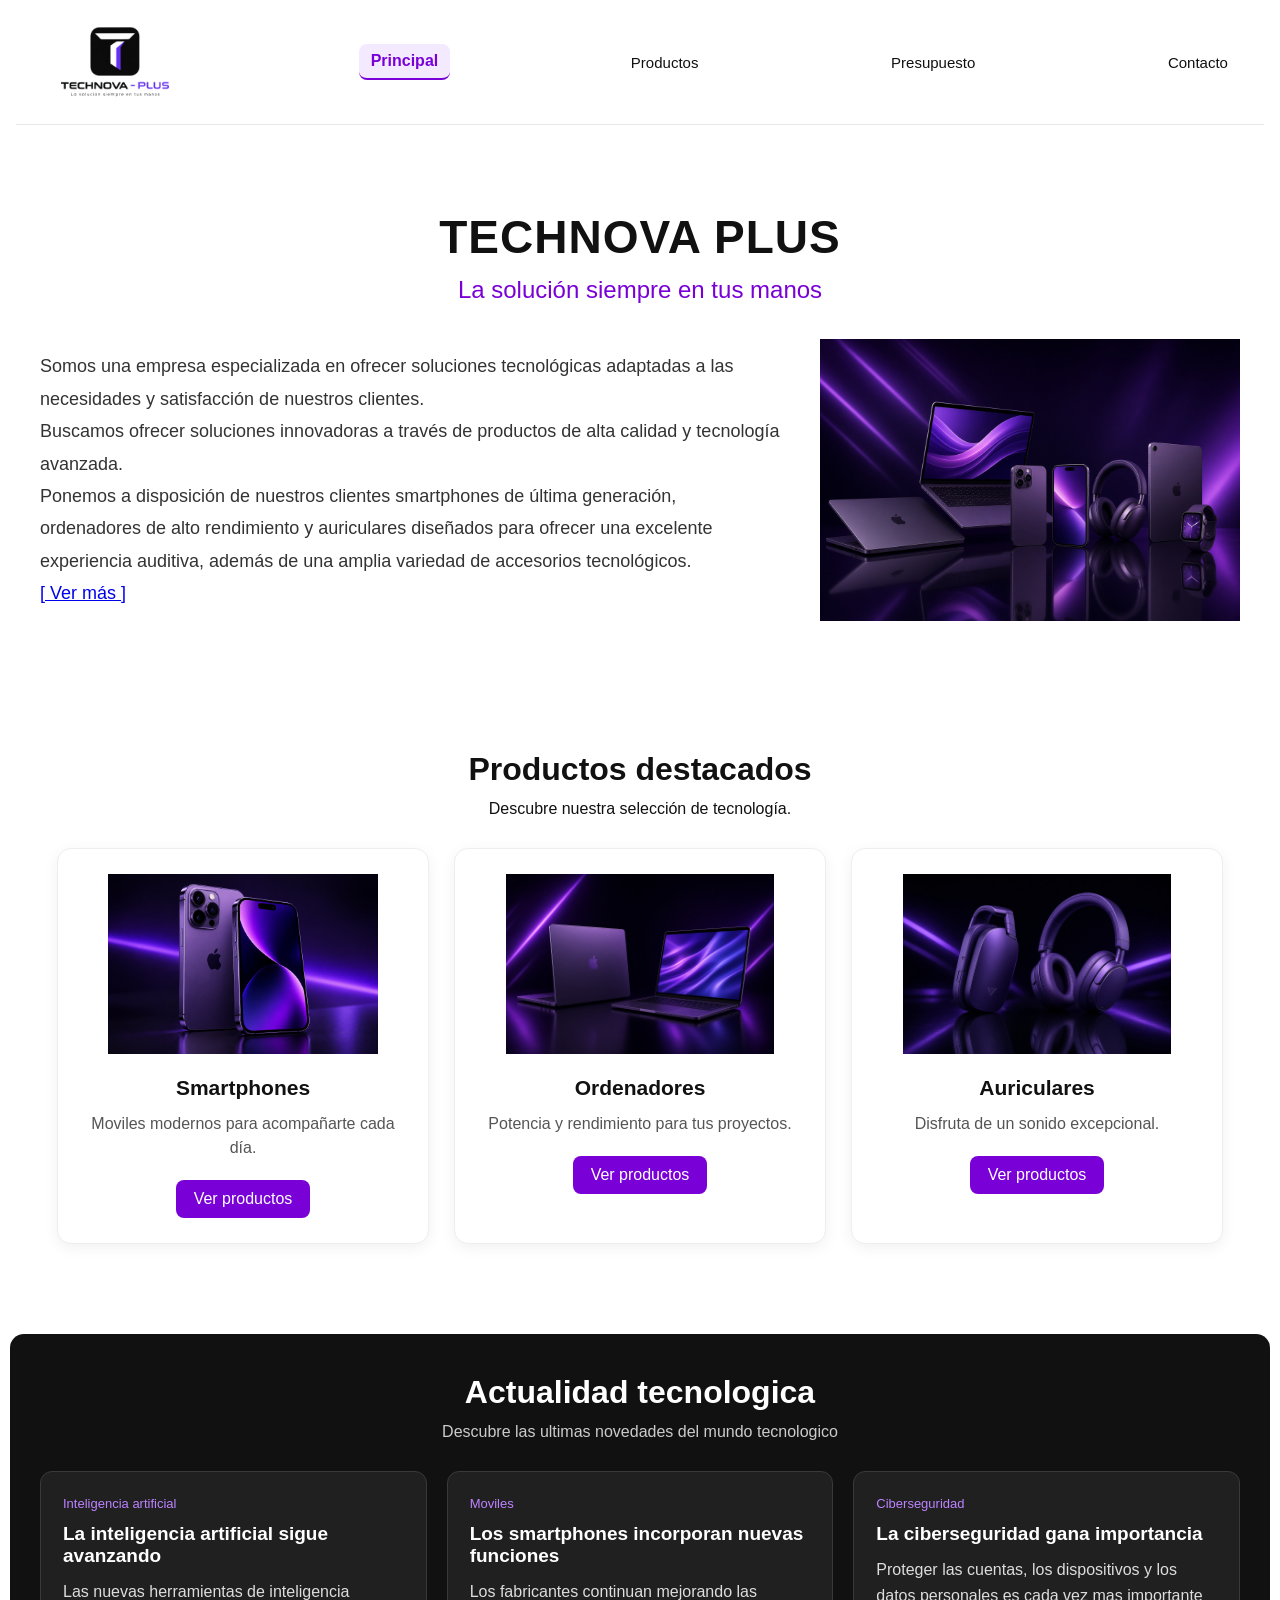
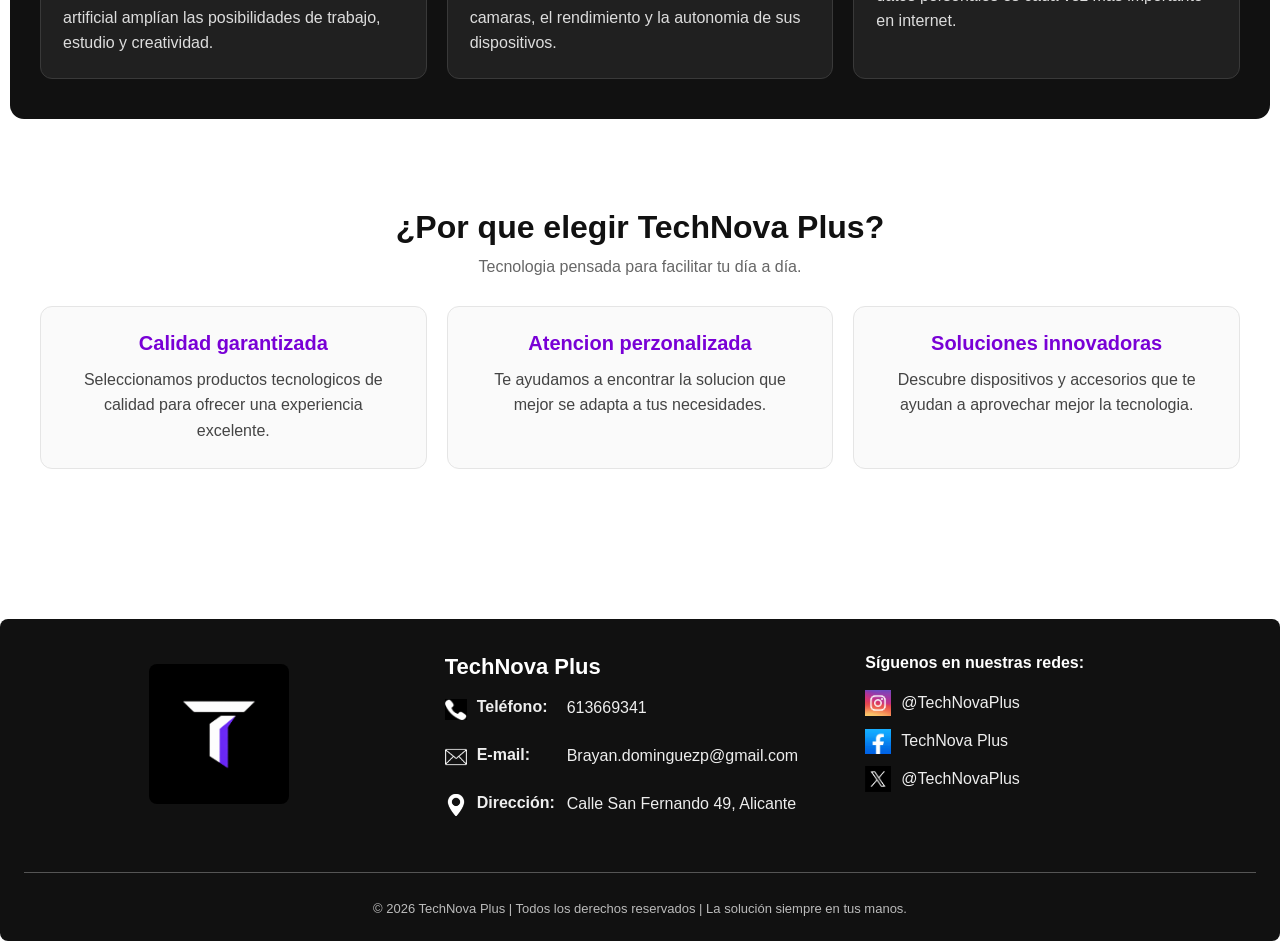
==== commit 1e65a12d: "Update index.html" ====
--- a/index.html
+++ b/index.html
@@ -29,17 +29,20 @@
                 <p>La solución siempre en tus manos</p>
             </div>
             <div class="box-uno">
-                <p>
-                    Somos una empresa especializada en ofrecer soluciones tecnológicas adaptadas a las necesidades y satisfacción de nuestros clientes.
-                <br>
-                <br>
-                    Buscamos ofrecer soluciones innovadoras a través de productos de alta calidad y tecnología avanzada.
-                <br>
-                <br>
-                    Ponemos a disposición de nuestros clientes smartphones de última generación, ordenadores de alto rendimiento y auriculares diseñados para ofrecer una excelente experiencia auditiva, además de una amplia variedad de accesorios tecnológicos.
-                    <br>
-                    <a href="./views/productos.html">[ Ver más ]</a>
-                </p>
+                <div class="texto-inicio">
+                    <p>
+                        Somos una empresa especializada en ofrecer soluciones tecnológicas adaptadas a las necesidades y satisfacción de nuestros clientes.
+                    </p>
+                    <p>
+                        Buscamos ofrecer soluciones innovadoras a través de productos de alta calidad y tecnología avanzada.
+                    </p>
+                    <p>
+                        Ponemos a disposición de nuestros clientes smartphones de última generación, ordenadores de alto rendimiento y auriculares diseñados para ofrecer una excelente experiencia auditiva, además de una amplia variedad de accesorios tecnológicos.
+                    </p>
+                    <p>
+                        <a href="./views/productos.html">[ Ver más ]</a>
+                    </p>
+                </div>
                 <img src="./images/tarjetas-promociones/todoproductos.JPG" alt="imagen.compu" width="1168px" height="784px" id="compu">
             </div>
         </div>
--- a/css/style.css
+++ b/css/style.css
@@ -1085,6 +1085,12 @@
     padding: 15px;
 }
 
+/* Ajuste de imagen */
+.izquierda #logo-central{
+    width: 200px;
+    height: 200px;
+}
+
 /* Titulos de la izquierda */
 .izquierda h2{
     font-size: 30px;
@@ -1146,6 +1152,8 @@
 .icono{
     margin-right: 20px;
     text-decoration: none;
+	width: 20px;
+    height: 20px;
 }
 
 .icono >a{
@@ -1166,6 +1174,8 @@
     border: 1px solid ;
     align-items: center;
     margin-left: 20px;
+	width: 50px;
+    height: 50px;
 }
 
 /* Modificacion de la parte de la ubicacion */
